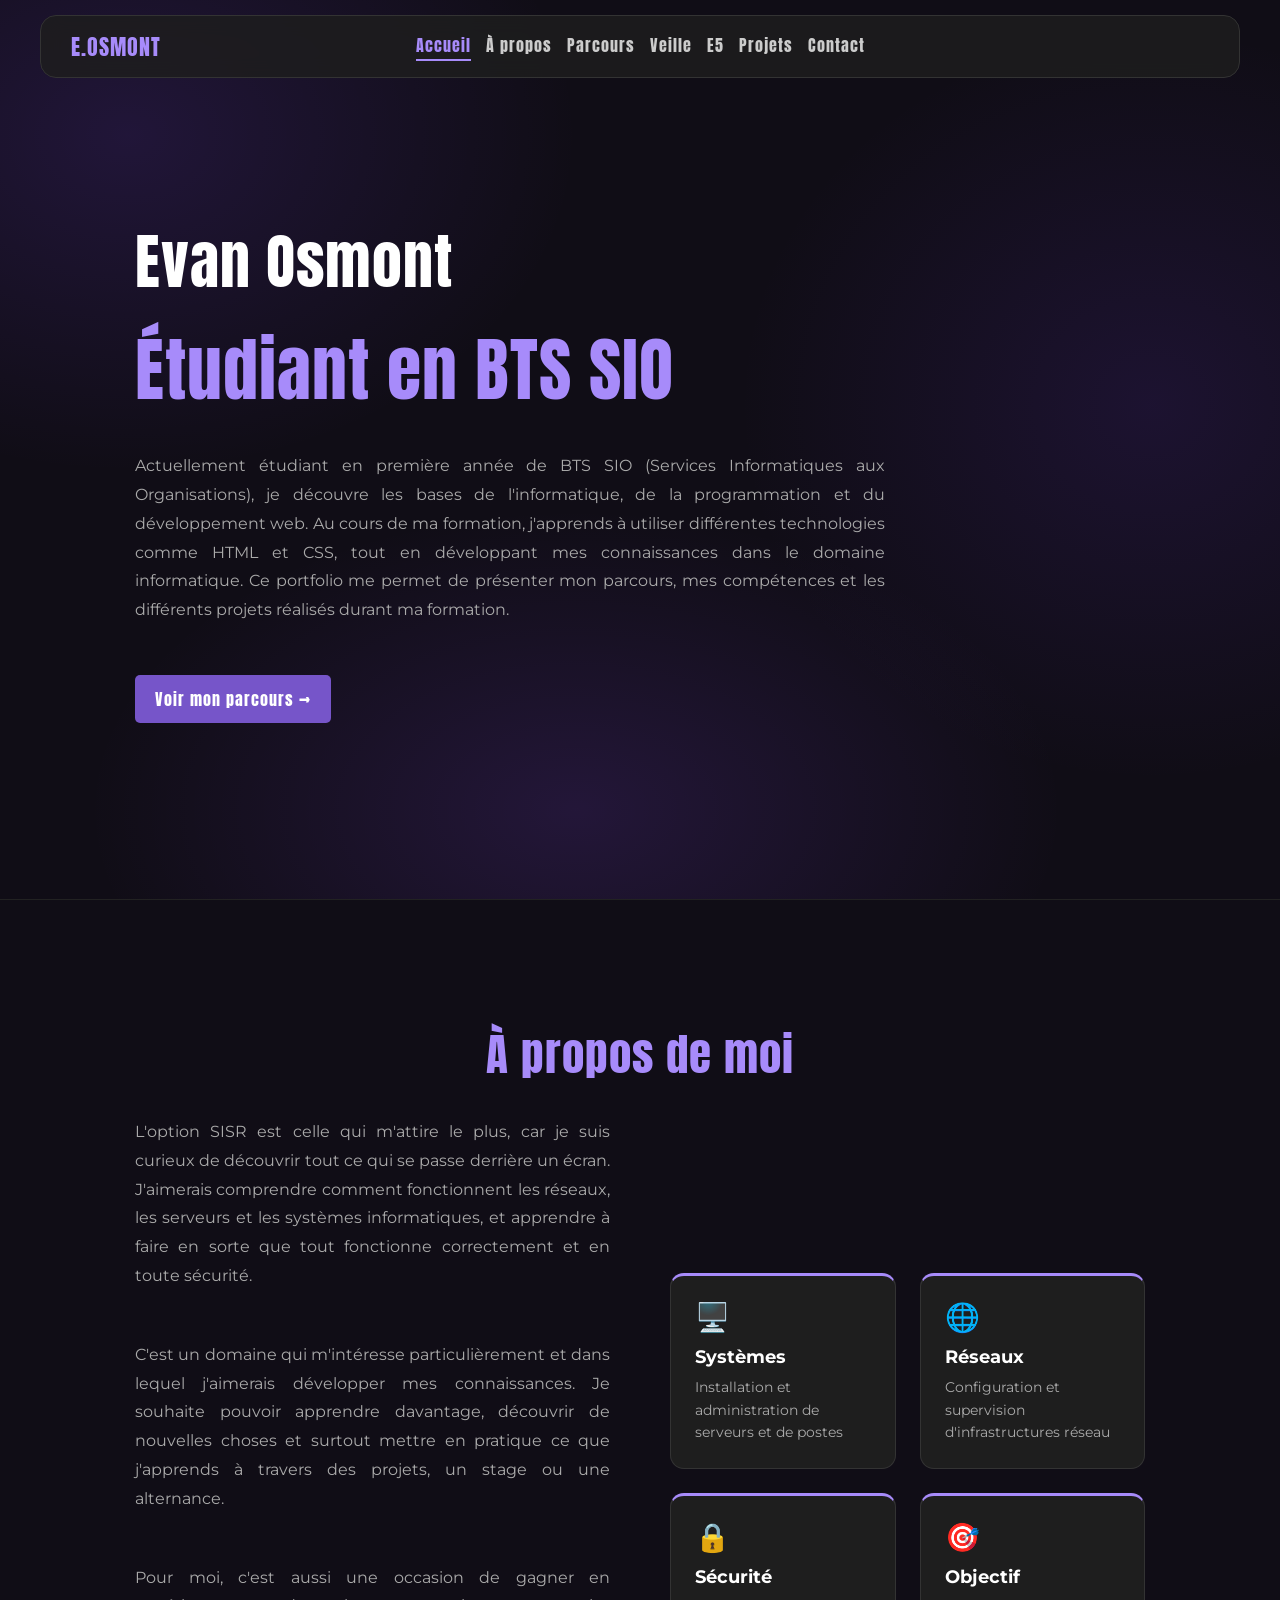
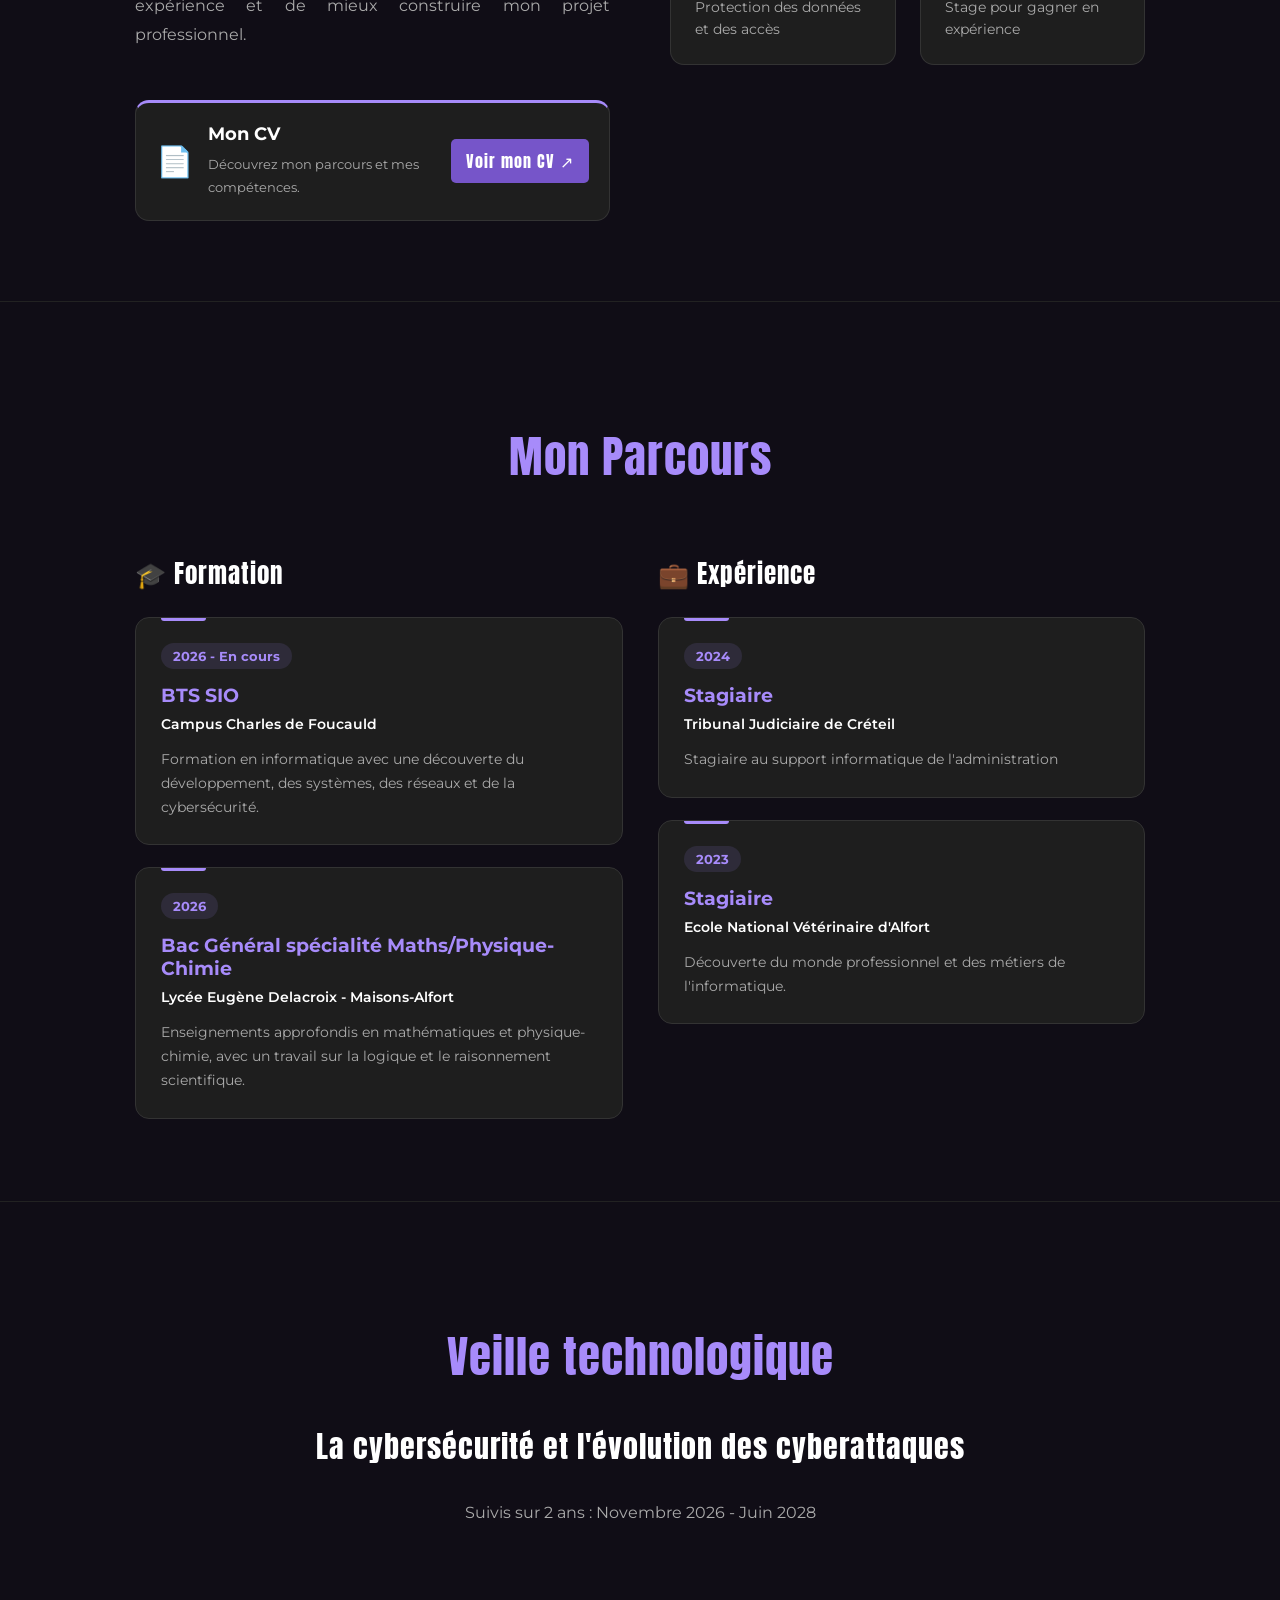
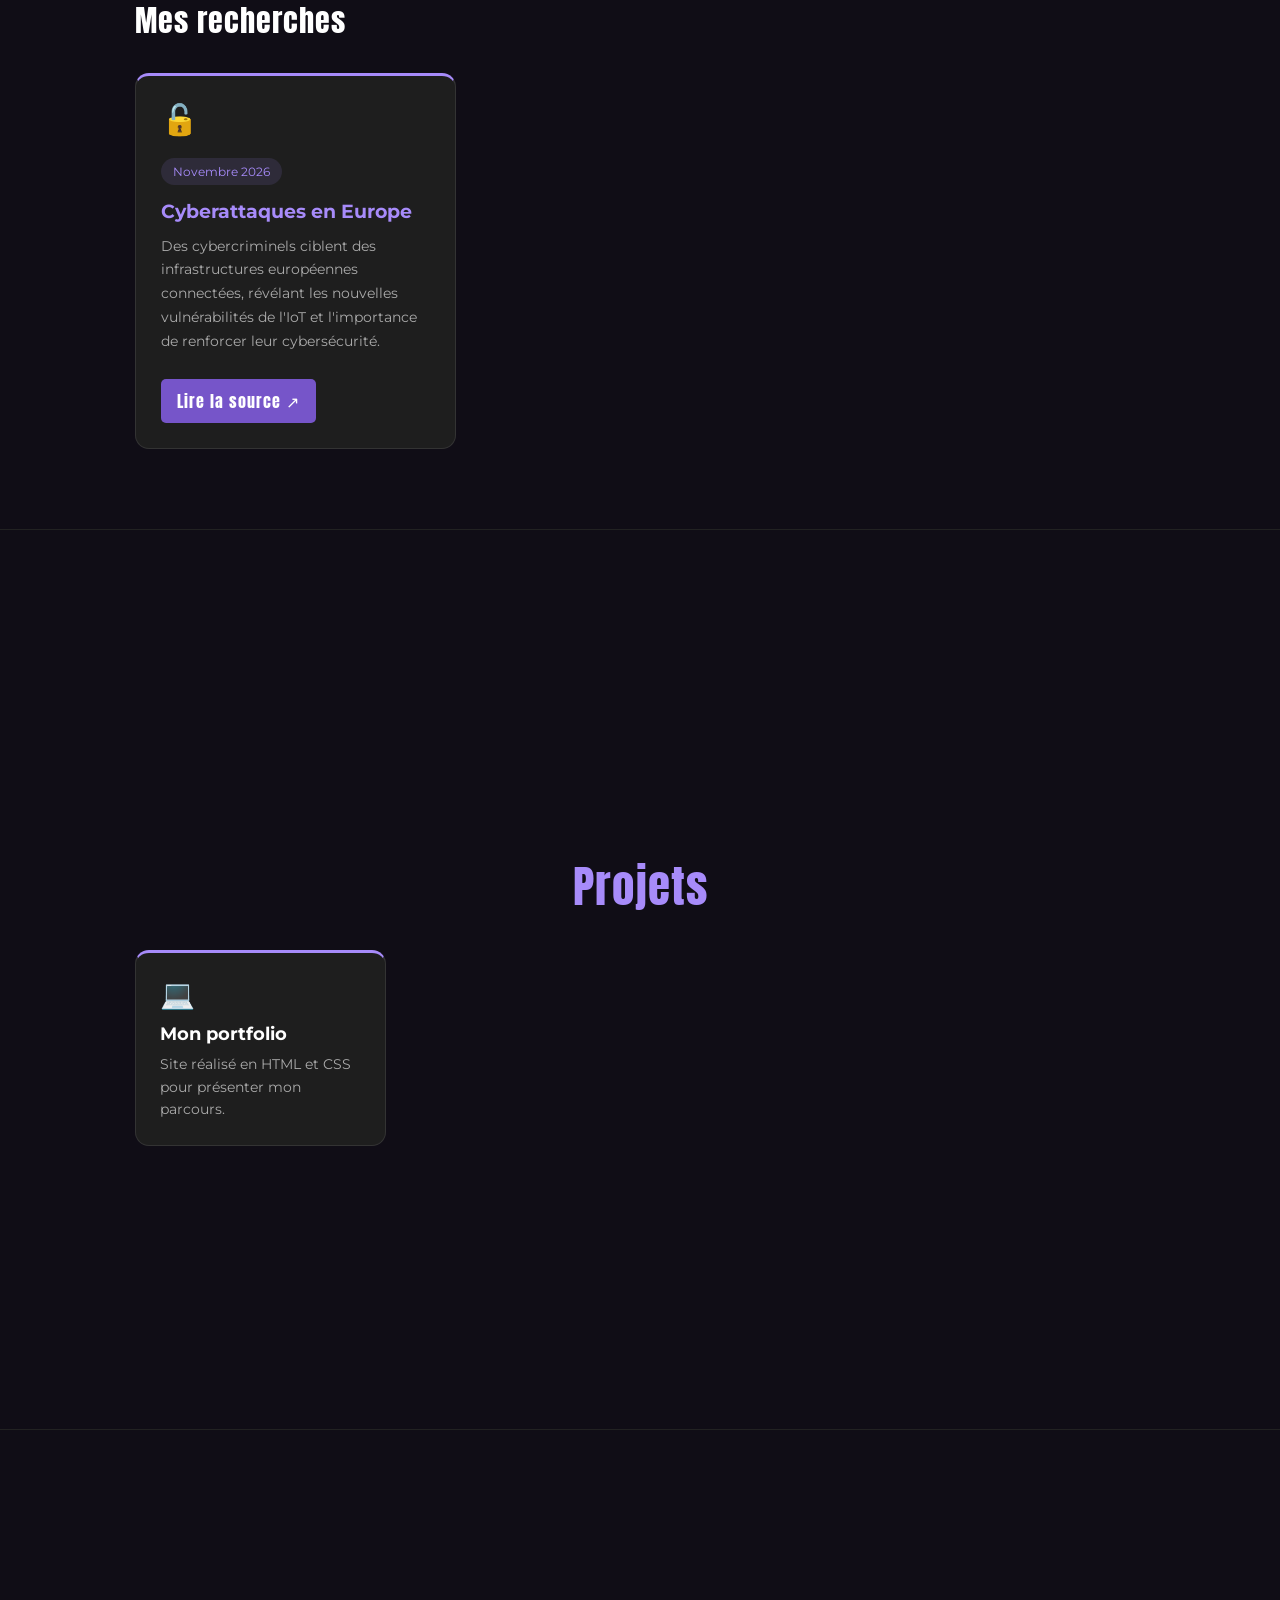
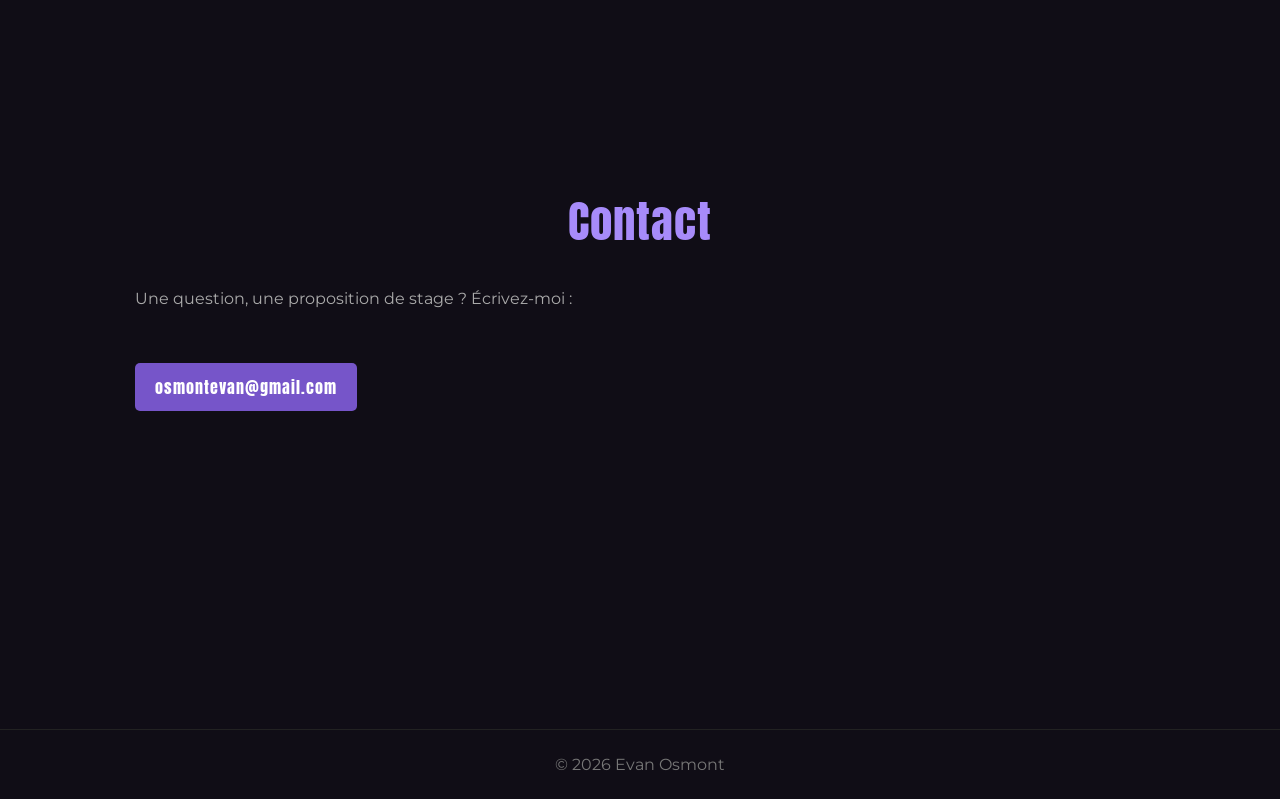
==== portfolio/index.html @ 98e3b4b7 "Add files via upload" ====
<!DOCTYPE html>
<html lang="fr">
<head>
    <meta charset="UTF-8">
    <meta name="viewport" content="width=device-width, initial-scale=1.0">
    <title>Evan Osmont - Portfolio</title>

    <link rel="preconnect" href="https://fonts.googleapis.com">
    <link rel="preconnect" href="https://fonts.gstatic.com" crossorigin>
    <link href="https://fonts.googleapis.com/css2?family=Anton&family=Montserrat:wght@400;600;700&display=swap" rel="stylesheet">

    <link rel="stylesheet" href="css/style.css">
</head>

<body>

<header class="barre">
    <a href="#accueil" class="logo">E.OSMONT</a>
    <nav class="liens">
        <a href="#accueil">Accueil</a>
        <a href="#apropos">À propos</a>
        <a href="#parcours">Parcours</a>
        <a href="#veille">Veille</a>
        <a href="e5.html">E5</a>
        <a href="#projets">Projets</a>
        <a href="#contact">Contact</a>
        <span class="barre-active"></span>
    </nav>
</header>

<main>

    <section id="accueil">
        <h1>Evan Osmont</h1>
        <h2>Étudiant en BTS SIO</h2>
        <p>
            Actuellement étudiant en première année de BTS SIO (Services Informatiques aux Organisations), je découvre les bases de l'informatique, de la programmation et du développement web.
            Au cours de ma formation, j'apprends à utiliser différentes technologies comme HTML et CSS, tout en développant mes connaissances dans le domaine informatique.
            Ce portfolio me permet de présenter mon parcours, mes compétences et les différents projets réalisés durant ma formation.
        </p>
        <a href="#parcours" class="bouton">Voir mon parcours →</a>
    </section>


<section id="apropos">
    <h3>À propos de moi</h3>

    <div class="apropos-contenu">

        <!-- TEXTE À GAUCHE -->
        <div class="apropos-texte">

            <p>
                L'option SISR est celle qui m'attire le plus, car je suis curieux de découvrir tout ce qui se passe derrière un écran. J'aimerais comprendre comment fonctionnent les réseaux, les serveurs et les systèmes informatiques, et apprendre à faire en sorte que tout fonctionne correctement et en toute sécurité.
            </p>

            <p>
                C'est un domaine qui m'intéresse particulièrement et dans lequel j'aimerais développer mes connaissances. Je souhaite pouvoir apprendre davantage, découvrir de nouvelles choses et surtout mettre en pratique ce que j'apprends à travers des projets, un stage ou une alternance.
            </p>

            <p>
                Pour moi, c'est aussi une occasion de gagner en expérience et de mieux construire mon projet professionnel.
            </p>

            <!-- CV SOUS LE TEXTE -->
            <div class="cv-card">

                <div class="cv-info">
                    <span class="cv-icon">📄</span>

                    <div>
                        <h4>Mon CV</h4>
                        <p>Découvrez mon parcours et mes compétences.</p>
                    </div>
                </div>

                <a href="cv.pdf" target="_blank" class="cv-btn">
                    Voir mon CV ↗
                </a>

            </div>

        </div>


        <!-- CARTES À DROITE -->
        <div class="cartes-apropos">

            <div class="carte">
                <span class="icone">🖥️</span>
                <h4>Systèmes</h4>
                <p>Installation et administration de serveurs et de postes</p>
            </div>

            <div class="carte">
                <span class="icone">🌐</span>
                <h4>Réseaux</h4>
                <p>Configuration et supervision d'infrastructures réseau</p>
            </div>

            <div class="carte">
                <span class="icone">🔒</span>
                <h4>Sécurité</h4>
                <p>Protection des données et des accès</p>
            </div>

            <div class="carte">
                <span class="icone">🎯</span>
                <h4>Objectif</h4>
                <p>Stage pour gagner en expérience</p>
            </div>

        </div>

    </div>
</section>

<section id="parcours">

    <h3>Mon Parcours</h3>

    <div class="parcours-container">

        <!-- FORMATION -->
        <div class="parcours-colonne">

            <h4>🎓 Formation</h4>

            <div class="parcours-timeline">

                <div class="parcours-item">
                    <div class="parcours-date">2026 - En cours</div>

                    <!-- Tu pourras ajouter ton logo ici -->

                    <h5>BTS SIO</h5>
                    <h6>Campus Charles de Foucauld</h6>

                    <p>
                        Formation en informatique avec une découverte du développement, des systèmes, des réseaux et de la cybersécurité.
                    </p>
                </div>

                <div class="parcours-item">
                    <div class="parcours-date">2026</div>

                    <!-- Tu pourras ajouter ton logo ici -->

                    <h5>Bac Général spécialité Maths/Physique-Chimie</h5>
                    <h6>Lycée Eugène Delacroix - Maisons-Alfort</h6>
                    
                    <p>
                        Enseignements approfondis en mathématiques et physique-chimie, avec un travail sur la logique et le raisonnement scientifique.
                    </p>
                </div>

            </div>
        </div>


        <!-- EXPERIENCE -->
        <div class="parcours-colonne">

            <h4>💼 Expérience</h4>

            <div class="parcours-timeline">

                <div class="parcours-item">
                    <div class="parcours-date">2024</div>

                    <!-- Tu pourras ajouter ton logo ici -->

                    <h5>Stagiaire</h5>
                    <h6>Tribunal Judiciaire de Créteil</h6>

                    <p>
                        Stagiaire au support informatique de l'administration
                    </p>
                </div>

                <div class="parcours-item">
                    <div class="parcours-date">2023</div>

                    <!-- Tu pourras ajouter ton logo ici -->

                    <h5>Stagiaire</h5>
                    <h6>Ecole National Vétérinaire d'Alfort</h6>

                    <p>
                        Découverte du monde professionnel et des métiers
                        de l'informatique.
                    </p>
                </div>

            </div>
        </div>

    </div>

</section>



<section id="veille">

    <h3>Veille technologique</h3>

    <p class="veille-description">
        La cybersécurité et l'évolution des cyberattaques
    </p>
    <p class="veille-suivis">
        Suivis sur 2 ans : Novembre 2026 - Juin 2028
    </p>

    <h4 class="veille-sous-titre">Mes recherches</h4>

    <div class="veille-cartes">

        <div class="veille-carte">
            <span class="veille-icone">🔓</span>
            <span class="veille-date">Novembre 2026</span>
            <h4>Cyberattaques en Europe</h4>
            <p>
                Des cybercriminels ciblent des infrastructures européennes connectées, révélant les nouvelles vulnérabilités de l'IoT et l'importance de renforcer leur cybersécurité.
            </p>
            <a href="https://fr.euronews.com/2026/11/07/des-hackers-ont-sonde-les-systemes-de-refrigeration-europeens-avant-les-cyberattaques"
               target="_blank" class="veille-btn">
                Lire la source ↗
            </a>
        </div>

    </div>

</section>



    <section id="projets">
        <h3>Projets</h3>
        <div class="cartes">
            <div class="carte">
                <span class="icone">💻</span>
                <h4>Mon portfolio</h4>
                <p>Site réalisé en HTML et CSS pour présenter mon parcours.</p>
            </div>
        </div>
    </section>

    <section id="contact">
        <h3>Contact</h3>
        <p>Une question, une proposition de stage ? Écrivez-moi :</p>
        <a href="mailto:osmontevan@gmail.com" class="bouton">osmontevan@gmail.com</a>
    </section>

</main>

<footer>
    © 2026 Evan Osmont
</footer>

<script>
    const sections = document.querySelectorAll("section");
    const liens = document.querySelectorAll(".liens a");
    const barre = document.querySelector(".barre-active");

    function activer(lien) {
        liens.forEach((l) => l.classList.toggle("actif", l === lien));
        barre.style.left = lien.offsetLeft + "px";
        barre.style.width = lien.offsetWidth + "px";
    }

    const observer = new IntersectionObserver((entries) => {
        entries.forEach((entry) => {
            if (entry.isIntersecting) {
                const lien = document.querySelector('.liens a[href="#' + entry.target.id + '"]');
                if (lien) activer(lien);
            }
        });
    }, { rootMargin: "-40% 0px -55% 0px" });

    sections.forEach((s) => observer.observe(s));

    window.addEventListener("load", () => activer(liens[0]));
</script>

</body>
</html>
---- portfolio/css/style.css ----
html {
    scroll-behavior: smooth;
    scroll-padding-top: 90px;
}

/* Anton sur les liens du menu et les boutons */

.liens a,
.bouton,
.cv-btn {
    font-family: "Anton", sans-serif;
    font-weight: 400;
    letter-spacing: 1px;
}

body {
    margin: 0;
    background-color: #100d16;
    color: white;
    font-family: "Montserrat", sans-serif;

    background-image:
        radial-gradient(ellipse 600px 450px at 10% 15%, rgba(130, 70, 255, 0.15), transparent 75%),
        radial-gradient(ellipse 550px 500px at 90% 45%, rgba(100, 50, 200, 0.15), transparent 75%),
        radial-gradient(ellipse 650px 400px at 45% 90%, rgba(145, 75, 255, 0.15), transparent 75%);

    background-attachment: fixed;
    background-repeat: no-repeat;
}

/* Barre du haut (fixe, liens centrés) */

.barre {
    position: fixed;
    top: 15px;
    left: 50%;
    transform: translateX(-50%);
    width: calc(100% - 60px);
    max-width: 1200px;
    box-sizing: border-box;
    display: grid;
    grid-template-columns: 1fr auto 1fr;
    align-items: center;
    padding: 14px 30px;
    background: rgba(30, 30, 30, 0.85);
    backdrop-filter: blur(10px);
    border: 1px solid #333;
    border-radius: 16px;
    z-index: 100;
}

.logo {
    color: #a78bfa;
    font-family: "Anton", sans-serif;
    font-size: 22px;
    letter-spacing: 1px;
    text-decoration: none;
}

.liens {
    display: flex;
    gap: 15px;
    position: relative;
}

.liens a {
    color: #ccc;
    text-decoration: none;
    padding-bottom: 4px;
    transition: color 0.2s ease;
}

.liens a:hover,
.liens a.actif {
    color: #a78bfa;
}

.barre-active {
    position: absolute;
    bottom: 0;
    left: 0;
    width: 0;
    height: 2px;
    background: #a78bfa;
    transition: left 0.3s ease, width 0.3s ease;
}

/* Sections */

section {
    min-height: 100vh;
    box-sizing: border-box;
    padding: 120px 135px 80px;
    display: flex;
    flex-direction: column;
    justify-content: center;
    border-bottom: 1px solid #222;
    position: relative;
    isolation: isolate;
}

section p {
    color: #aaa;
    line-height: 1.8;
    text-align: justify;
    max-width: 750px;
    margin: 0 0 50px;
}

h1, h2, h3 {
    font-family: "Anton", sans-serif;
    font-weight: 400;
    letter-spacing: 1px;
}

h1 {
    font-size: 60px;
    margin: 0 0 10px;
}

h2 {
    color: #a78bfa;
    font-size: 70px;
    margin: 0 0 30px;
}

h3 {
    color: #a78bfa;
    font-size: 45px;
    margin: 0 0 30px;
    text-align: center;
    position: relative;
}

/* Bouton */

.bouton {
    display: block;
    width: fit-content;
    color: white;
    background: #7655c9;
    padding: 12px 20px;
    border-radius: 5px;
    text-decoration: none;
}

/* Cartes (À propos + Projets) */

.cartes {
    display: grid;
    grid-template-columns: repeat(auto-fill, minmax(230px, 1fr));
    gap: 24px;
    max-width: 800px;
}

.carte {
    box-sizing: border-box;
    padding: 24px;
    background: #1e1e1e;
    border: 1px solid #333;
    border-top: 3px solid #a78bfa;
    border-radius: 14px;
    transition: all 0.25s ease;
}

.carte:hover {
    transform: translateY(-6px);
    border-color: #a78bfa;
    background: #231d38;
    box-shadow: 0 10px 25px rgba(167, 139, 250, 0.15);
}

.carte .icone {
    display: block;
    font-size: 28px;
    margin-bottom: 12px;
}

.carte h4 {
    margin: 0 0 8px;
    color: white;
    font-size: 18px;
}

.carte p {
    margin: 0;
    font-size: 14px;
    line-height: 1.6;
    text-align: left;
    color: #aaa;
}

/* À propos : texte à gauche, cartes à droite */

.apropos-contenu {
    display: flex;
    justify-content: space-between;
    align-items: center;
    gap: 60px;
}

.apropos-texte {
    flex: 1;
    max-width: 550px;
}

.cartes-apropos {
    margin-left: auto;
    flex: 1;
    max-width: 520px;
    display: grid;
    grid-template-columns: repeat(2, minmax(0, 1fr));
    gap: 24px;
}

/* Footer */

footer {
    text-align: center;
    padding: 25px;
    color: #777;
}


/* Carte CV */

.cv-card {
    margin-top: 20px;
    padding: 20px;
    background: #1e1e1e;
    border: 1px solid #333;
    border-top: 3px solid #a78bfa;
    border-radius: 14px;

    display: flex;
    justify-content: space-between;
    align-items: center;
    gap: 15px;

    width: 100%;
    max-width: 550px;
    box-sizing: border-box;
}

.cv-info {
    display: flex;
    align-items: center;
    gap: 15px;
}

.cv-icon {
    font-size: 30px;
}

.cv-card h4 {
    color: white;
    font-size: 18px;
    margin: 0 0 8px;
}

.cv-card p {
    color: #aaa;
    font-size: 13px;
    margin: 0;
    text-align: left;
}

.cv-btn {
    color: white;
    background: #7655c9;
    padding: 10px 15px;
    border-radius: 5px;
    text-decoration: none;
    white-space: nowrap;
    transition: background 0.2s ease;
}

.cv-btn:hover {
    background: #a78bfa;
}

/* Écrans moyens : les cartes passent sous le texte */

@media screen and (max-width: 1000px) {
    section {
        padding: 120px 40px 80px;
    }

    .apropos-contenu {
        flex-direction: column;
        align-items: flex-start;
    }

    .apropos-texte,
    .cartes-apropos {
        max-width: 100%;
        width: 100%;
        margin-left: 0;
    }
}

/* Téléphone */

@media screen and (max-width: 700px) {
    .barre {
        display: flex;
        justify-content: center;
        padding: 12px 15px;
    }

    .logo {
        display: none;
    }

    .liens {
        gap: 15px;
        font-size: 14px;
    }

    section {
        padding: 110px 20px 60px;
    }

    h1 { font-size: 40px; }
    h2 { font-size: 40px; }

    .cartes-apropos {
        grid-template-columns: 1fr;
    }
}


/* =========================
   PARCOURS - NOUVEAU DESIGN
========================= */

.parcours-container {
    max-width: 1100px;
    margin: auto;
    display: grid;
    grid-template-columns: 1fr 1fr;
    gap: 35px;
}

.parcours-colonne > h4 {
    font-family: "Anton", sans-serif;
    font-size: 25px;
    font-weight: 400;
    letter-spacing: 1px;
    margin-bottom: 25px;
    color: white;
}

/* Suppression de la frise */

.parcours-timeline {
    display: flex;
    flex-direction: column;
    gap: 22px;
    padding: 0;
}

.parcours-timeline::before {
    display: none;
}

/* Cartes */

.parcours-item {
    position: relative;
    padding: 25px;
    background: #1e1e1e;
    border: 1px solid #333;
    border-radius: 14px;
    transition: all 0.3s ease;
}

/* Petit accent violet en haut */

.parcours-item::before {
    content: "";
    position: absolute;
    top: 0;
    left: 25px;
    width: 45px;
    height: 3px;
    background: #a78bfa;
    border-radius: 0 0 5px 5px;
}

/* Survol */

.parcours-item:hover {
    transform: translateY(-5px);
    background: #231d38;
    border-color: #a78bfa;
    box-shadow: 0 10px 25px rgba(167, 139, 250, 0.12);
}

/* Dates */

.parcours-date {
    display: inline-block;
    margin-bottom: 15px;
    padding: 5px 12px;
    color: #a78bfa;
    background: rgba(167, 139, 250, 0.12);
    border-radius: 20px;
    font-size: 13px;
    font-weight: 700;
}

/* Titres */

.parcours-item h5 {
    margin: 0 0 8px;
    color: #a78bfa;
    font-family: "Montserrat", sans-serif;
    font-size: 19px;
    font-weight: 700;
}

.parcours-item h6 {
    margin: 0 0 15px;
    color: white;
    font-family: "Montserrat", sans-serif;
    font-size: 14px;
    font-weight: 600;
}

/* Descriptions */

.parcours-item p {
    margin: 0;
    color: #aaa;
    font-size: 14px;
    line-height: 1.7;
    text-align: left;
}

/* Responsive */

@media screen and (max-width: 900px) {
    .parcours-container {
        gap: 25px;
    }
}

@media screen and (max-width: 700px) {
    .parcours-container {
        grid-template-columns: 1fr;
        gap: 35px;
    }
}


/* ===== VEILLE TECHNOLOGIQUE ===== */

/* Texte de présentation */
.veille-description {
    font-family: "Anton", sans-serif;
    font-size: 30px;
    font-weight: 400;
    letter-spacing: 1px;
    color: white;
    text-align: center;
    max-width: 100%;
}

.veille-suivis {
    font-family: "Montserrat", sans-serif;
    text-align: center;
    max-width: 100%;
    margin-top: -25px;
}
/* Sous-titre "Mes recherches" */
.veille-sous-titre {
    font-family: "Anton", sans-serif;
    font-size: 30px;
    font-weight: 400;
    letter-spacing: 1px;
    color: white;
    margin: 20px 0 30px;
    text-align: left;
}

/* Organisation des cartes */
.veille-cartes {
    display: grid;
    grid-template-columns: repeat(3, minmax(0, 1fr));
    gap: 24px;
    width: 100%;
    max-width: 1100px;
}

/* Apparence des cartes */
.veille-carte {
    box-sizing: border-box;
    padding: 25px;
    background: #1e1e1e;
    border: 1px solid #333;
    border-top: 3px solid #a78bfa;
    border-radius: 14px;

    display: flex;
    flex-direction: column;
    align-items: flex-start;

    transition: all 0.25s ease;
}

/* Effet au survol */
.veille-carte:hover {
    transform: translateY(-6px);
    border-color: #a78bfa;
    background: #231d38;
    box-shadow: 0 10px 25px rgba(167, 139, 250, 0.15);
}

/* Icônes */
.veille-icone {
    font-size: 30px;
    margin-bottom: 20px;
}

/* Date ou catégorie */
.veille-date {
    color: #a78bfa;
    background: rgba(167, 139, 250, 0.12);
    padding: 6px 12px;
    border-radius: 20px;
    font-size: 12px;
    margin-bottom: 15px;
}

/* Titres des cartes */
.veille-carte h4 {
    font-family: "Montserrat", sans-serif;
    color: #a78bfa;
    font-size: 19px;
    font-weight: 700;
    margin: 0 0 12px;
}

/* Texte des cartes */
.veille-carte p {
    color: #aaa;
    font-size: 14px;
    line-height: 1.7;
    text-align: left;
    margin: 0 0 25px;
}

/* Boutons des sources */
.veille-btn {
    display: inline-block;
    margin-top: auto;
    padding: 10px 16px;
    background: #7655c9;
    color: white;
    text-decoration: none;
    border-radius: 5px;
    font-family: "Anton", sans-serif;
    letter-spacing: 1px;
    transition: background 0.2s ease;
}

/* Adaptation tablette */
@media (max-width: 900px) {
    .veille-cartes {
        grid-template-columns: repeat(2, 1fr);
    }
}

/* Adaptation téléphone */
@media (max-width: 600px) {
    .veille-cartes {
        grid-template-columns: 1fr;
    }

    .veille-conclusion {
        width: 100%;
    }
}

/* Page E5 */

.page-e5 section {
    min-height: auto;
    justify-content: flex-start;
    padding-top: 130px;
    padding-bottom: 40px;
}

.page-e5 h3 {
    top: 0;
}

.page-e5 .liens a.actif {
    border-bottom: 2px solid #a78bfa;
}
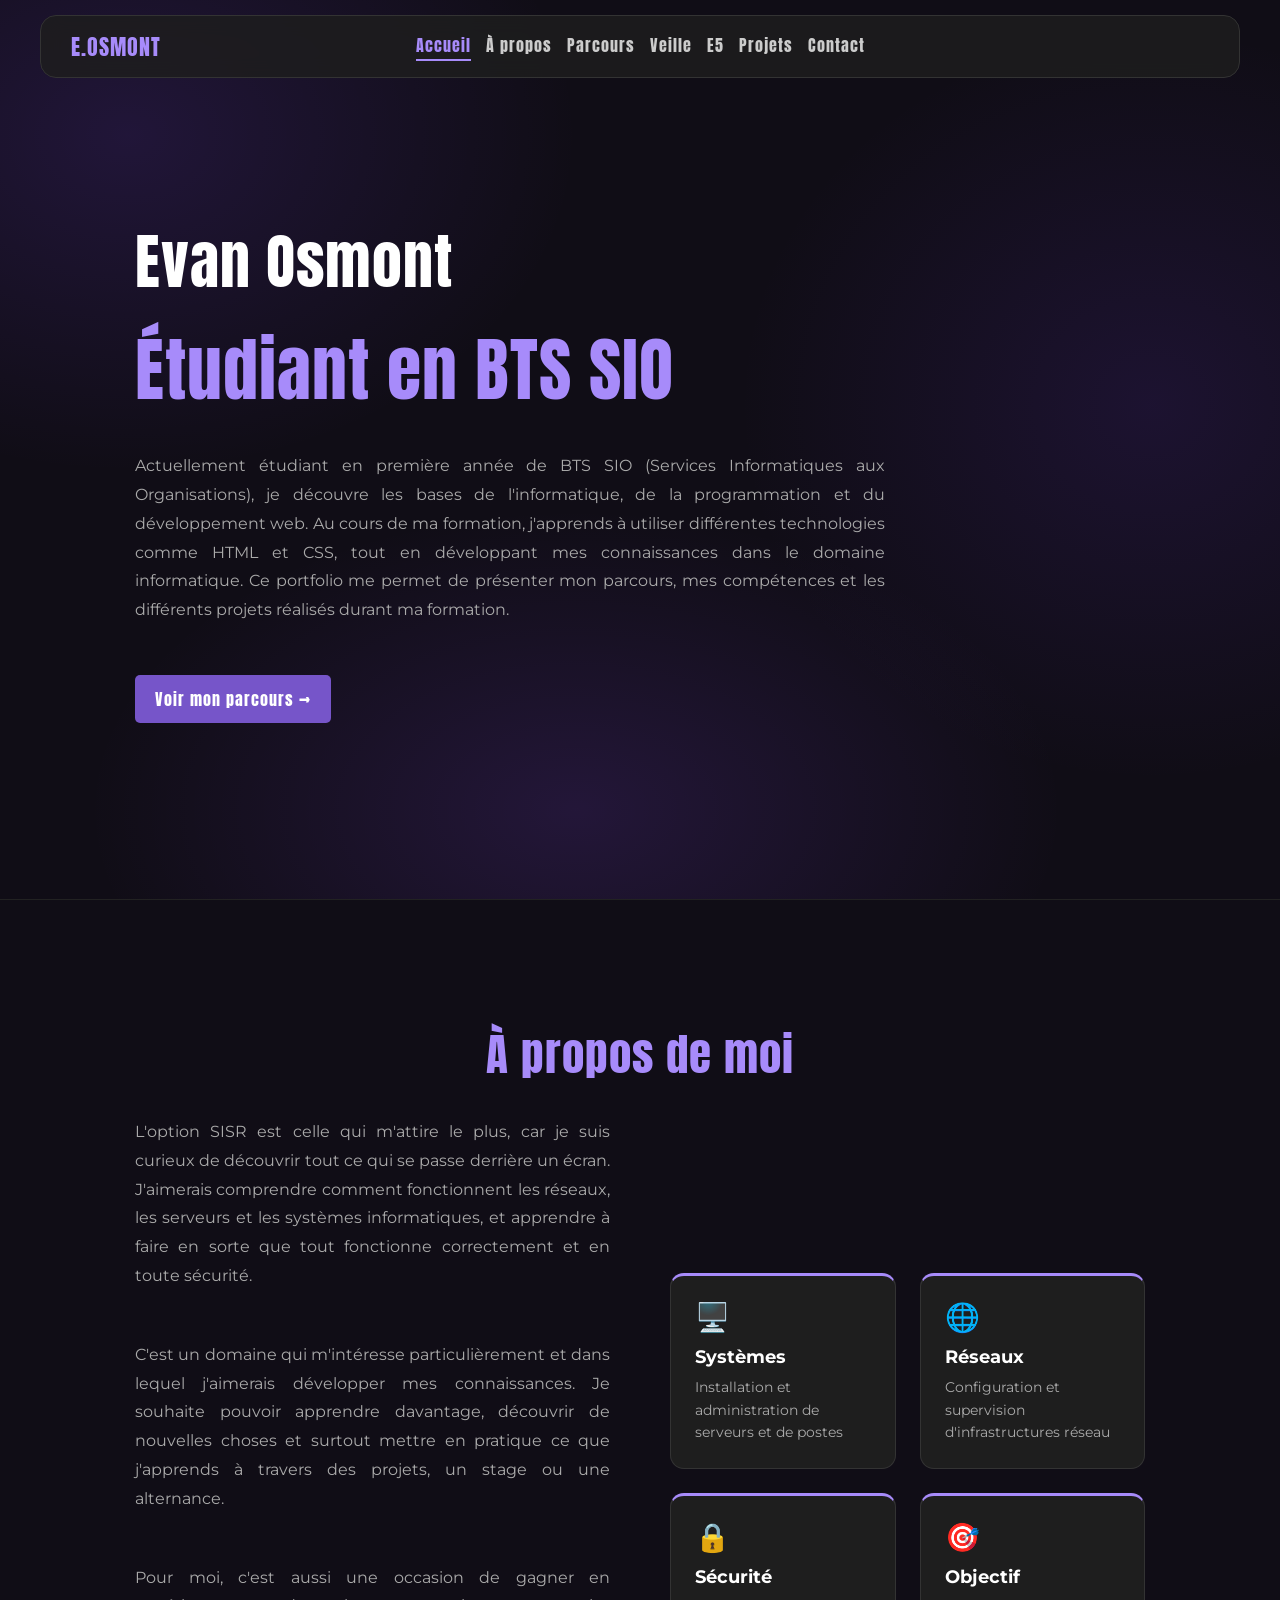
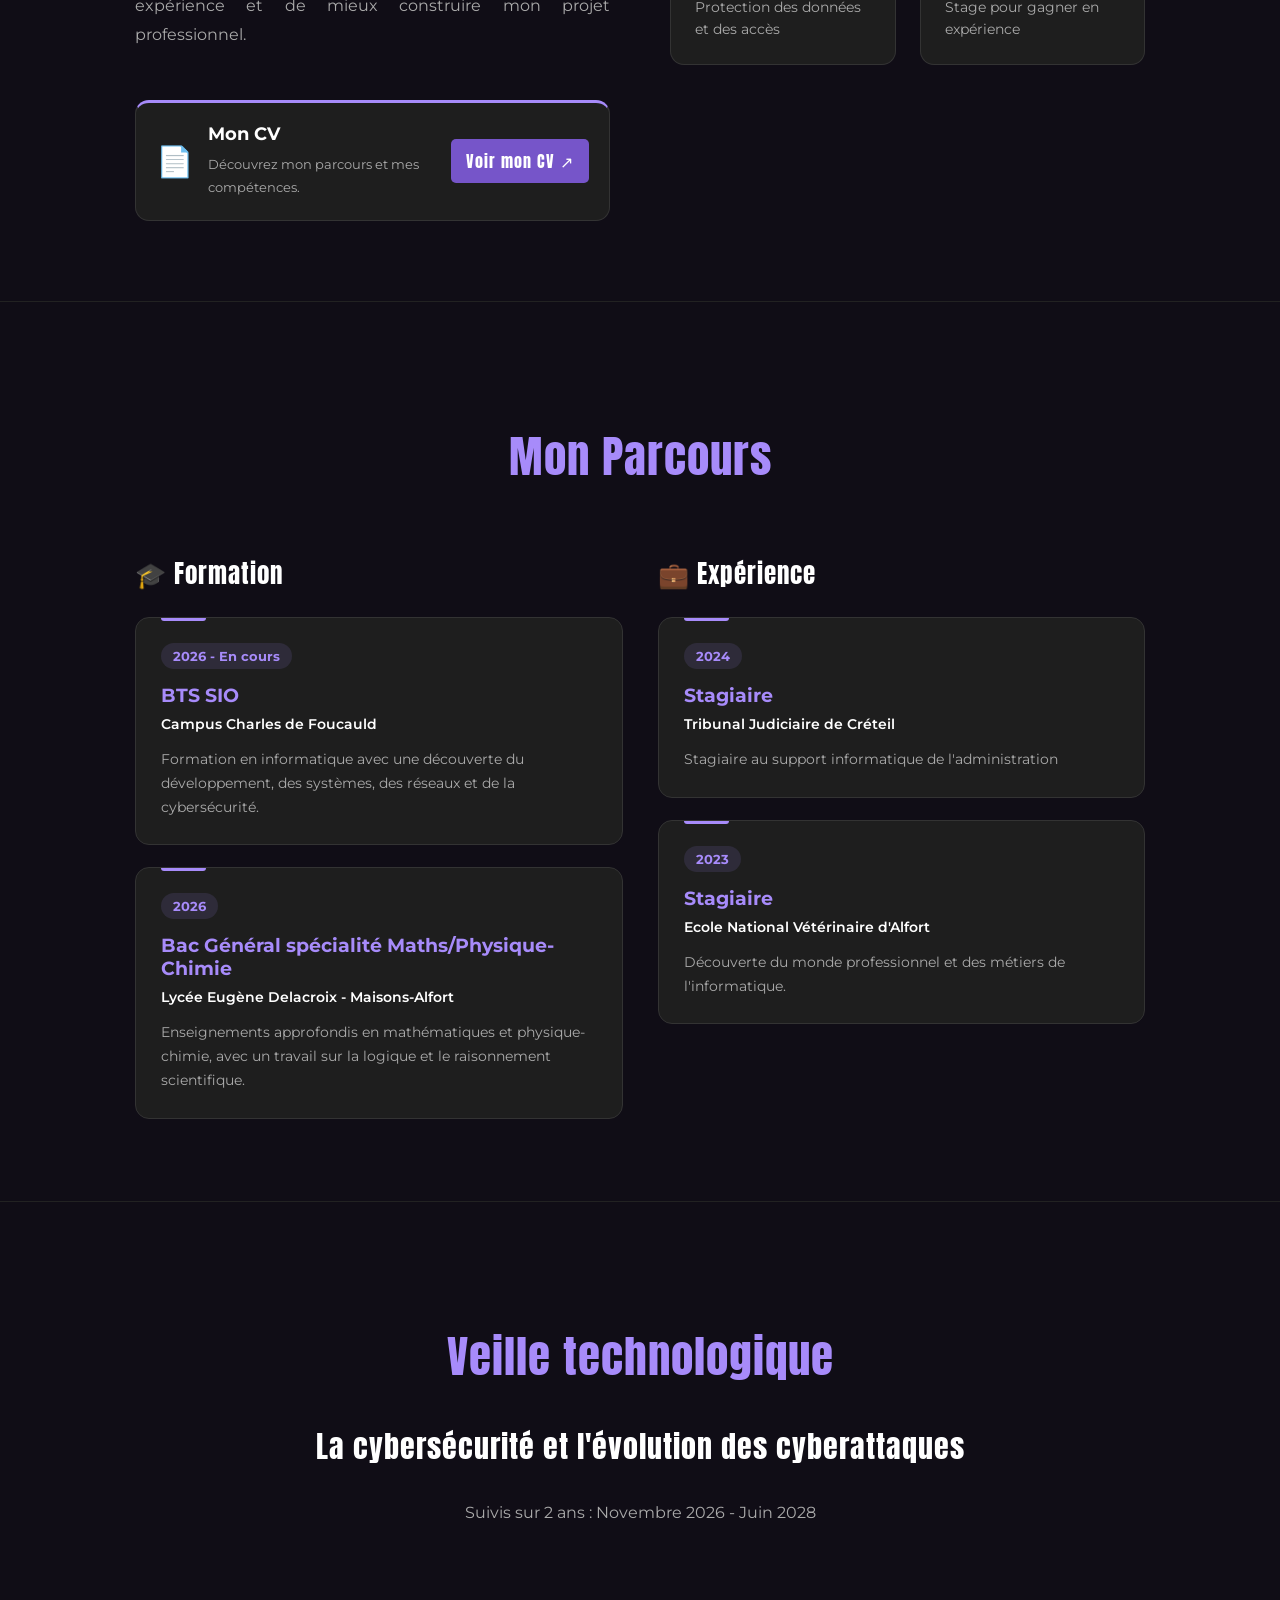
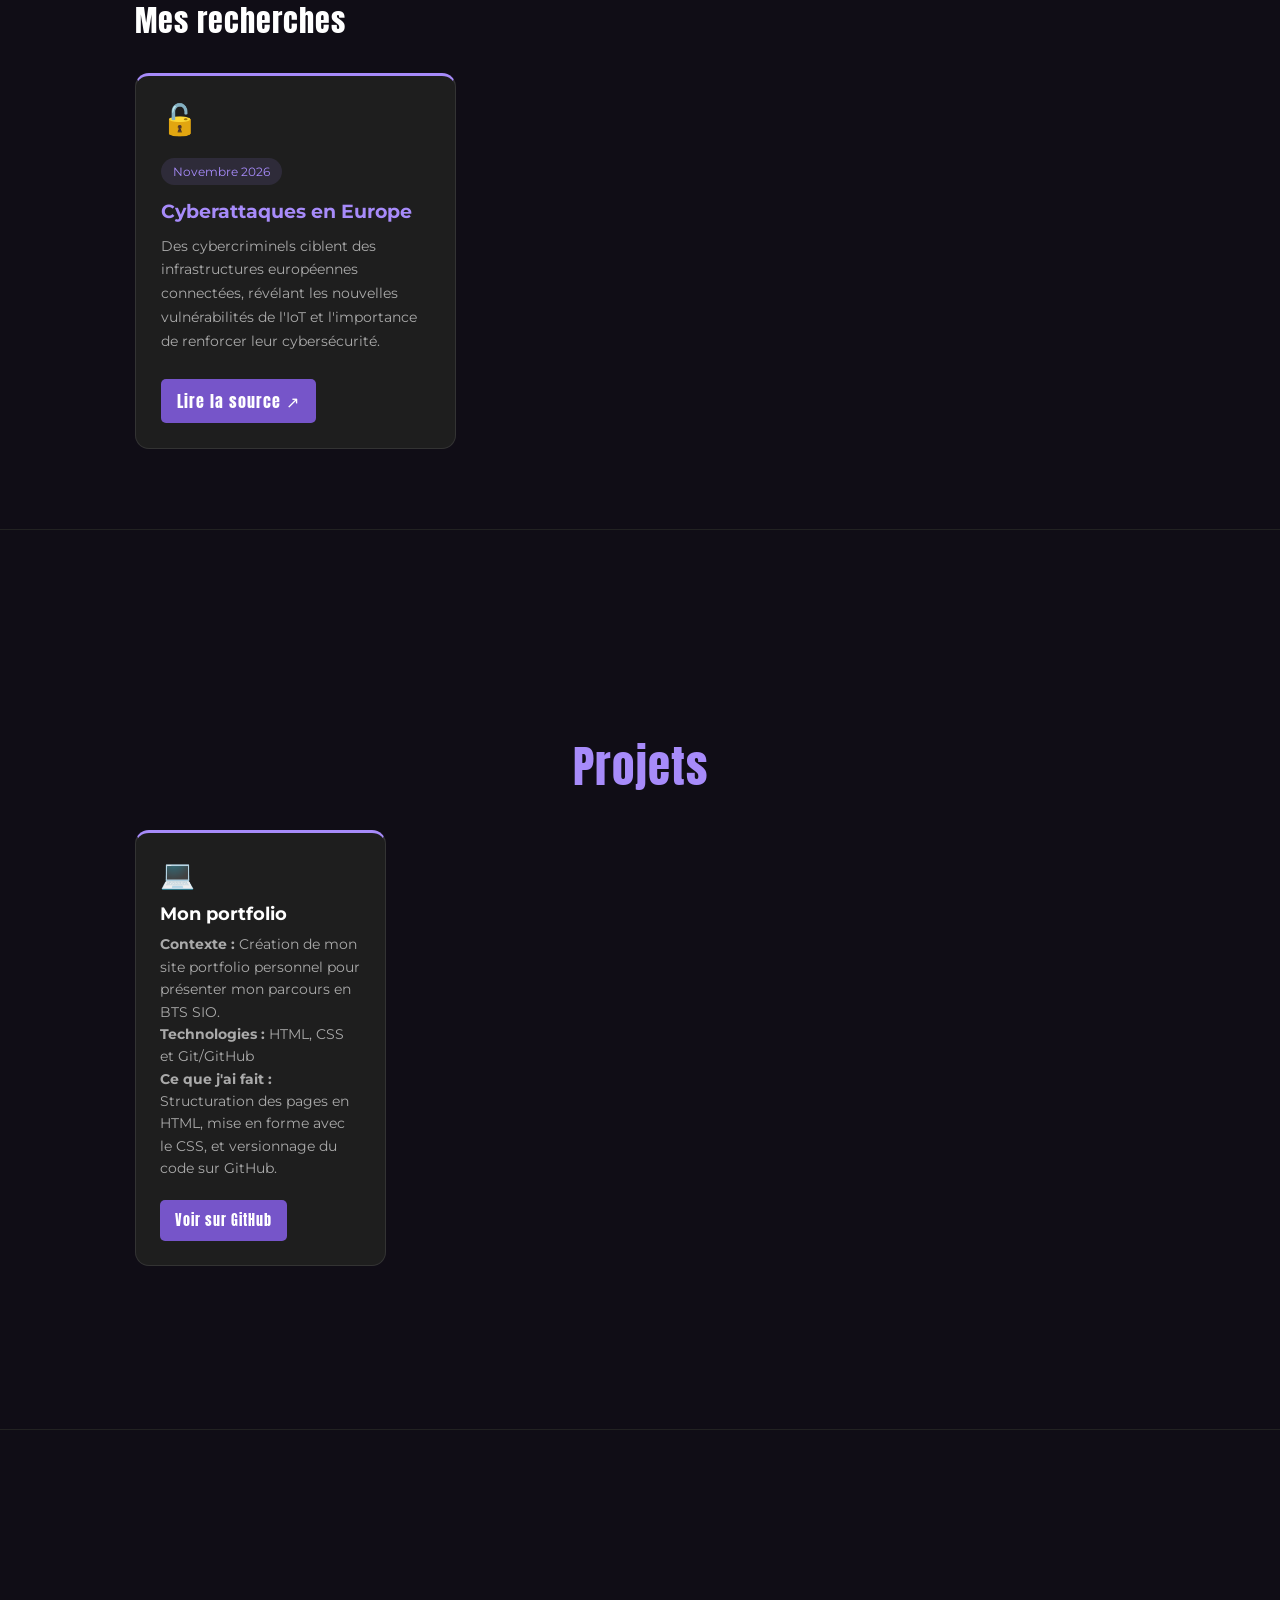
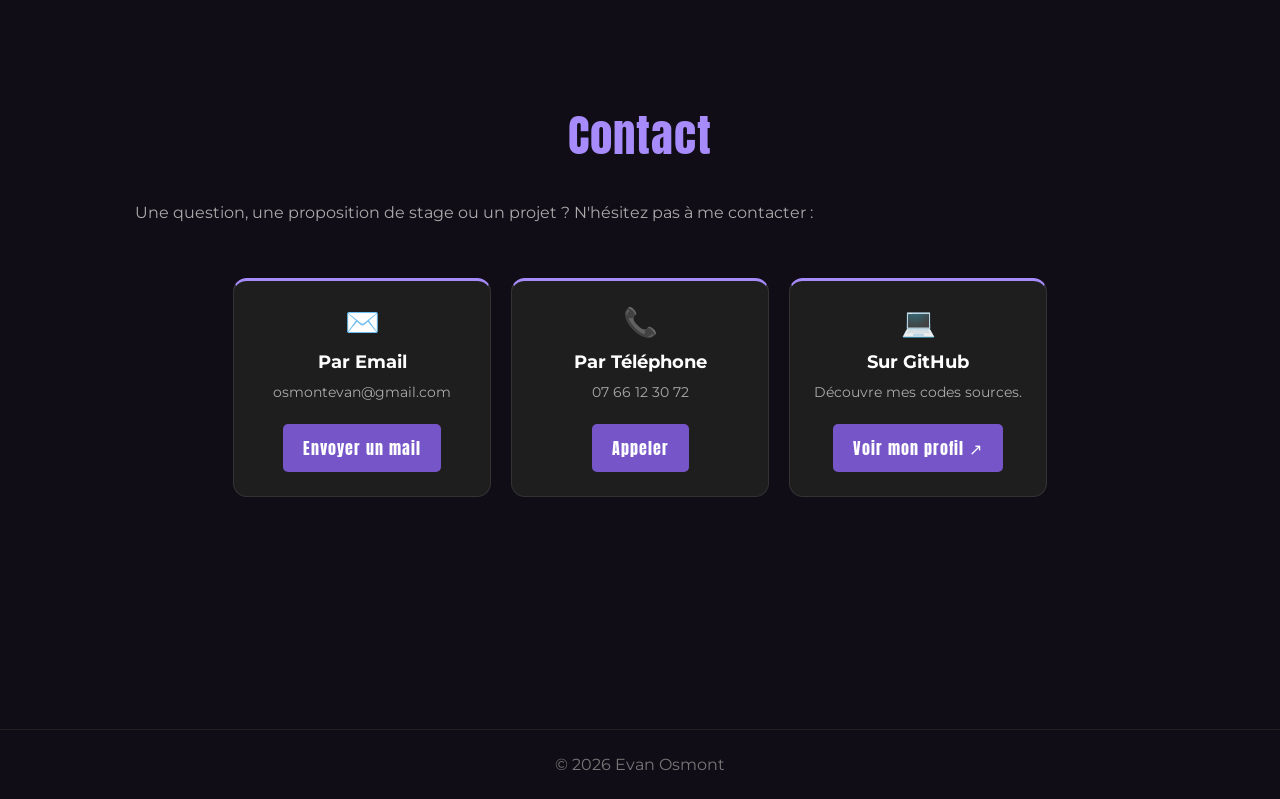
==== commit a54c9702: "Add files via upload" ====
--- a/portfolio/index.html
+++ b/portfolio/index.html
@@ -235,22 +235,55 @@
 
 
 
-    <section id="projets">
-        <h3>Projets</h3>
-        <div class="cartes">
-            <div class="carte">
-                <span class="icone">💻</span>
-                <h4>Mon portfolio</h4>
-                <p>Site réalisé en HTML et CSS pour présenter mon parcours.</p>
-            </div>
-        </div>
-    </section>
-
-    <section id="contact">
-        <h3>Contact</h3>
-        <p>Une question, une proposition de stage ? Écrivez-moi :</p>
-        <a href="mailto:osmontevan@gmail.com" class="bouton">osmontevan@gmail.com</a>
-    </section>
+<section id="projets">
+    <h3>Projets</h3>
+    <div class="cartes">
+        <article class="carte">
+            <span class="icone">💻</span>
+            <h4>Mon portfolio</h4>
+            <p><strong>Contexte :</strong> Création de mon site portfolio personnel pour présenter mon parcours en BTS SIO.</p>
+            <p><strong>Technologies :</strong> HTML, CSS et Git/GitHub</p>
+            <p><strong>Ce que j'ai fait :</strong> Structuration des pages en HTML, mise en forme avec le CSS, et versionnage du code sur GitHub.</p>
+            
+            <div class="liens-carte">
+                <a href="https://github.com/evanosmt/evanosmt.github.io" target="_blank" class="btn-git">Voir sur GitHub</a>
+            </div>
+        </article>
+    </div>
+</section>
+
+<section id="contact">
+    <h3>Contact</h3>
+    <p>Une question, une proposition de stage ou un projet ? N'hésitez pas à me contacter :</p>
+    
+    <div class="cartes" style="max-width: 900px; margin: 0 auto; display: grid; grid-template-columns: repeat(auto-fit, minmax(250px, 1fr)); gap: 20px;">
+        
+        <!-- Carte Email -->
+        <article class="carte" style="text-align: center;">
+            <span class="icone">✉️</span>
+            <h4>Par Email</h4>
+            <p style="text-align: center; margin-bottom: 20px;">osmontevan@gmail.com</p>
+            <a href="mailto:osmontevan@gmail.com" class="bouton" style="margin: 0 auto;">Envoyer un mail</a>
+        </article>
+
+        <!-- Carte Téléphone -->
+        <article class="carte" style="text-align: center;">
+            <span class="icone">📞</span>
+            <h4>Par Téléphone</h4>
+            <p style="text-align: center; margin-bottom: 20px;">07 66 12 30 72</p>
+            <a href="tel:0766123072" class="bouton" style="margin: 0 auto;">Appeler</a>
+        </article>
+
+        <!-- Carte GitHub -->
+        <article class="carte" style="text-align: center;">
+            <span class="icone">💻</span>
+            <h4>Sur GitHub</h4>
+            <p style="text-align: center; margin-bottom: 20px;">Découvre mes codes sources.</p>
+            <a href="https://github.com/evanosmt" target="_blank" class="bouton" style="margin: 0 auto;">Voir mon profil ↗</a>
+        </article>
+
+    </div>
+</section>
 
 </main>
 
--- a/portfolio/css/style.css
+++ b/portfolio/css/style.css
@@ -598,4 +598,32 @@
 
 .page-e5 .liens a.actif {
     border-bottom: 2px solid #a78bfa;
+}
+
+/* Style des boutons dans les cartes de projets (identique aux autres boutons du site) */
+.liens-carte {
+    display: flex;
+    gap: 12px;
+    margin-top: 20px;
+    flex-wrap: wrap;
+}
+
+.btn-site,
+.btn-git {
+    color: white;
+    background: #7655c9;
+    padding: 10px 15px;
+    border-radius: 5px;
+    text-decoration: none;
+    font-family: "Anton", sans-serif;
+    font-weight: 400;
+    letter-spacing: 1px;
+    font-size: 14px;
+    white-space: nowrap;
+    transition: background 0.2s ease;
+}
+
+.btn-site:hover,
+.btn-git:hover {
+    background: #a78bfa;
 }
